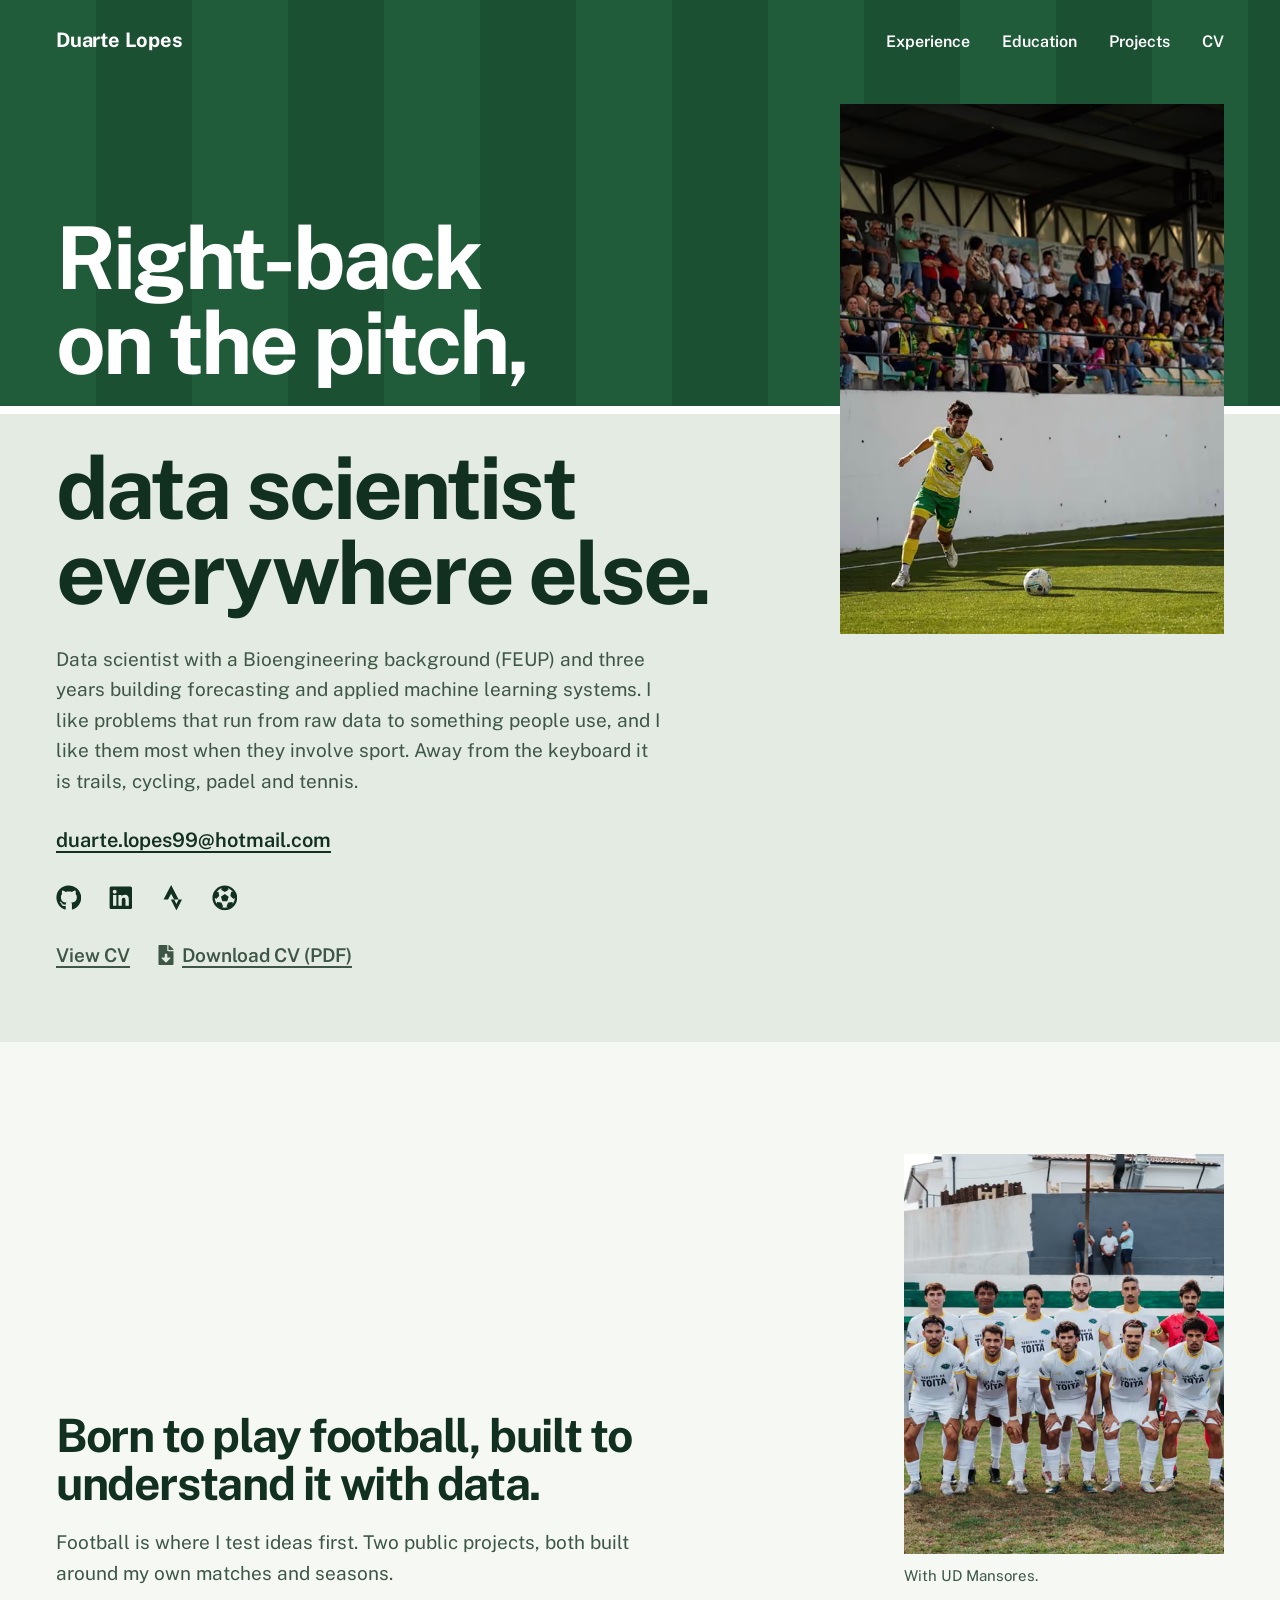
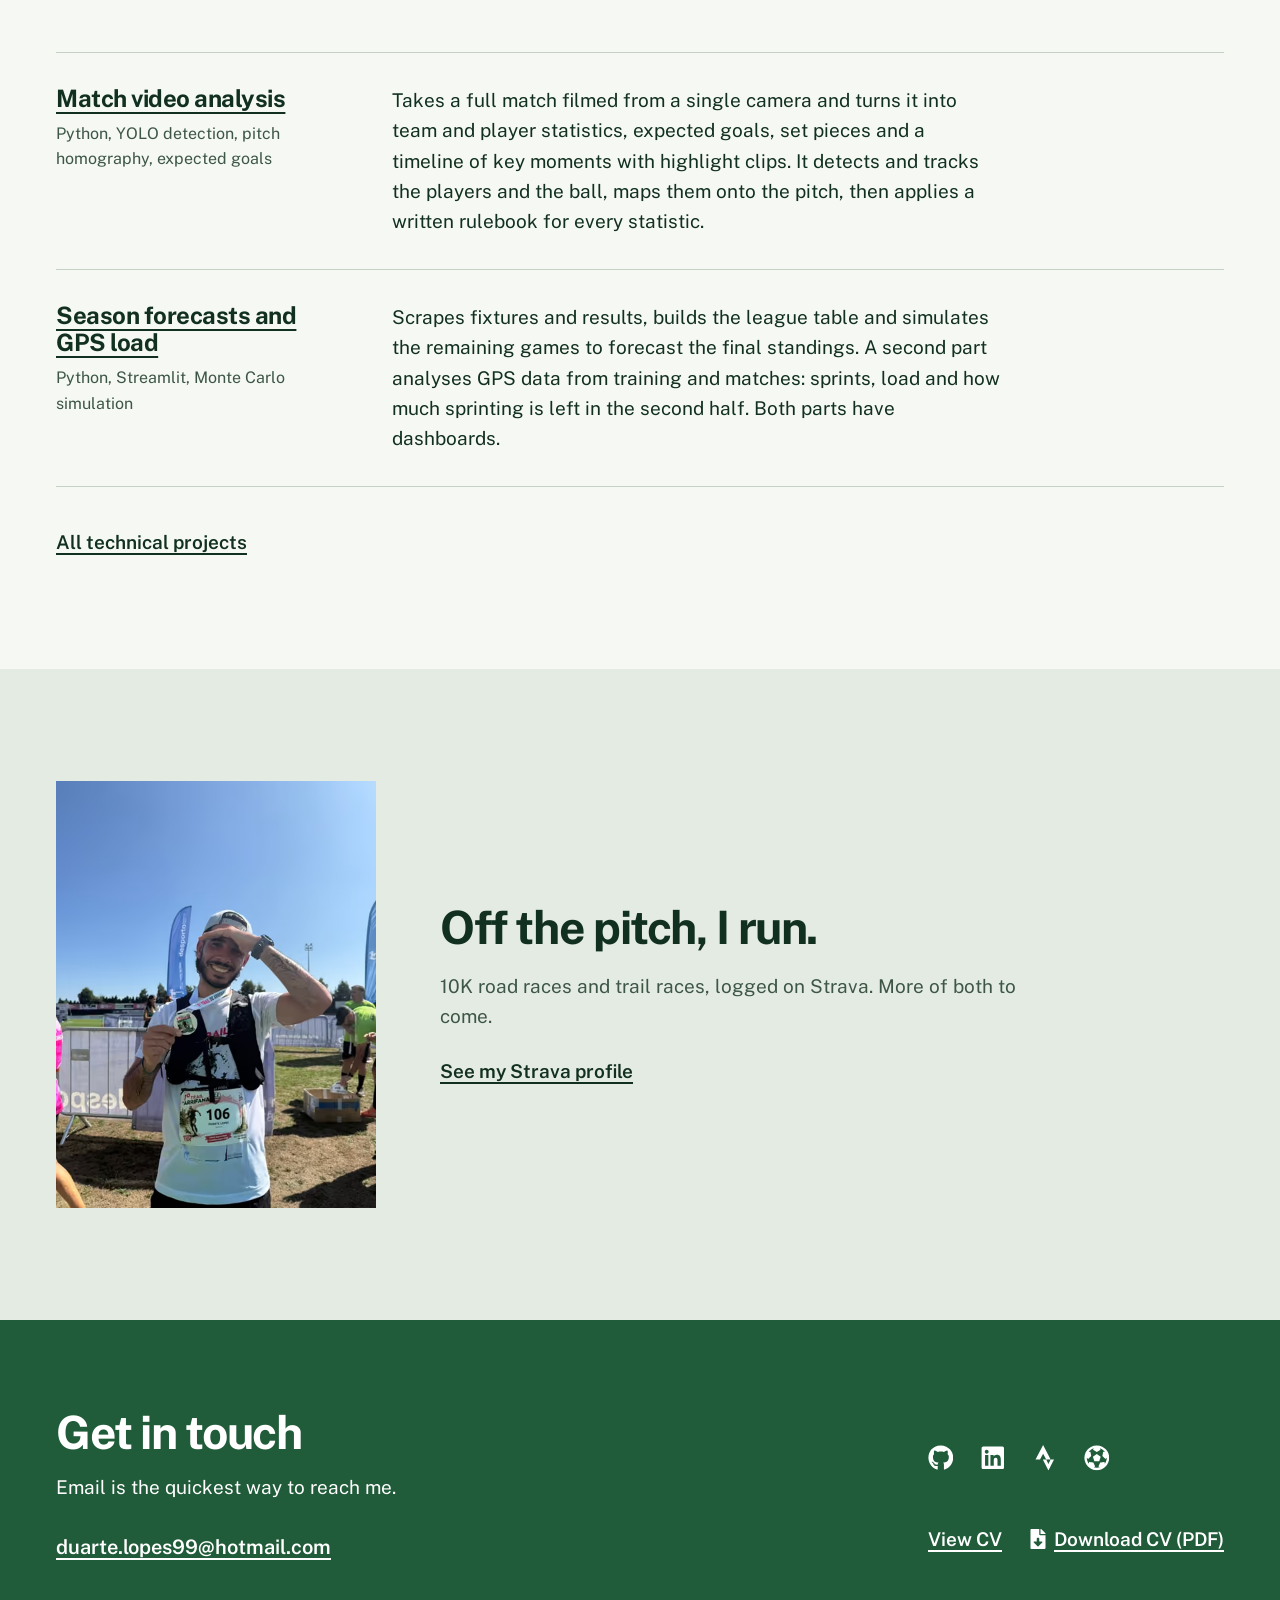
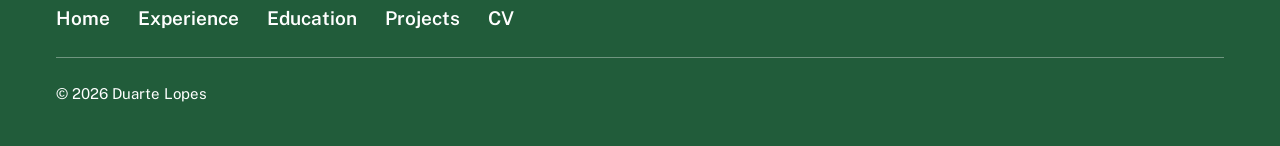
==== index.html @ 8da1f750 "Build first version of the personal site Static multi-page site for GitHub Pages: home, experience, " ====
<!DOCTYPE html>
<html lang="en">
<head>
  <meta charset="utf-8">
  <meta name="viewport" content="width=device-width, initial-scale=1">
  <title>Duarte Lopes, data scientist</title>
  <meta name="description" content="Duarte Lopes is a data scientist working on forecasting and applied machine learning, with a focus on sports analytics. Football match analysis, season forecasts and GPS load projects.">
  <meta name="theme-color" content="#1f5a38">
  <meta property="og:type" content="website">
  <meta property="og:title" content="Duarte Lopes, data scientist">
  <meta property="og:description" content="Right-back on the pitch, data scientist everywhere else. Forecasting, applied machine learning and sports analytics.">
  <meta property="og:url" content="https://duartelopes99.github.io/">
  <link rel="icon" href="assets/favicon.svg" type="image/svg+xml">
  <link rel="preload" href="assets/fonts/public-sans-latin-700-normal.woff2" as="font" type="font/woff2" crossorigin>
  <link rel="stylesheet" href="assets/css/styles.css">
  <script>document.documentElement.classList.add('js');</script>
</head>
<body>
  <a class="skip-link" href="#main">Skip to content</a>

  <header class="site-header">
    <div class="wrap site-header__bar">
      <a class="brand" href="index.html">Duarte Lopes</a>
      <button class="menu-toggle" type="button" aria-expanded="false" aria-controls="site-nav">Menu</button>
      <nav class="site-nav" id="site-nav" aria-label="Main">
        <ul class="site-nav__list">
          <li><a href="experience.html">Experience</a></li>
          <li><a href="education.html">Education</a></li>
          <li><a href="projects.html">Projects</a></li>
          <li><a href="cv.html">CV</a></li>
        </ul>
      </nav>
    </div>
  </header>

  <main id="main">
    <section class="hero" id="top" aria-labelledby="hero-title">
      <div class="hero__field" aria-hidden="true"></div>

      <h1 class="hero__title" id="hero-title">
        <span class="hero__on">Right-back on the pitch,</span>
        <span class="hero__off">data scientist everywhere else.</span>
      </h1>

      <div class="hero__intro">
        <p>Data scientist with a Bioengineering background (FEUP) and three years building forecasting and applied machine learning systems. I like problems that run from raw data to something people use, and I like them most when they involve sport. Away from the keyboard it is trails, cycling, padel and tennis.</p>
        <div class="contact">
          <a class="contact__email" href="mailto:duarte.lopes99@hotmail.com">duarte.lopes99@hotmail.com</a>
          <ul class="icon-links">
            <li><a class="icon-link" href="https://github.com/DuarteLopes99" title="GitHub"><svg aria-hidden="true" focusable="false"><use href="assets/icons.svg#i-github"/></svg><span class="visually-hidden">GitHub</span></a></li>
            <li><a class="icon-link" href="https://www.linkedin.com/in/duarte-lopes-/" title="LinkedIn"><svg aria-hidden="true" focusable="false"><use href="assets/icons.svg#i-linkedin"/></svg><span class="visually-hidden">LinkedIn</span></a></li>
            <li><a class="icon-link" href="https://www.strava.com/athletes/146340595" title="Strava"><svg aria-hidden="true" focusable="false"><use href="assets/icons.svg#i-strava"/></svg><span class="visually-hidden">Strava</span></a></li>
            <li><a class="icon-link" href="https://www.zerozero.pt/jogador/duarte-lopes/1058239" title="zerozero player profile"><svg aria-hidden="true" focusable="false"><use href="assets/icons.svg#i-zerozero"/></svg><span class="visually-hidden">zerozero player profile</span></a></li>
          </ul>
          <p class="cv-links">
            <a href="cv.html">View CV</a>
            <a href="assets/cv/Duarte_Lopes_CV.pdf" download><svg aria-hidden="true" focusable="false"><use href="assets/icons.svg#i-download"/></svg>Download CV (PDF)</a>
          </p>
        </div>
      </div>

      <figure class="hero__photo">
        <picture>
          <source type="image/avif" srcset="assets/img/hero-football-520.avif 520w, assets/img/hero-football-780.avif 780w, assets/img/hero-football-1037.avif 1037w" sizes="(min-width: 900px) 24rem, 22rem">
          <source type="image/webp" srcset="assets/img/hero-football-520.webp 520w, assets/img/hero-football-780.webp 780w, assets/img/hero-football-1037.webp 1037w" sizes="(min-width: 900px) 24rem, 22rem">
          <img src="assets/img/hero-football-780.jpg" srcset="assets/img/hero-football-520.jpg 520w, assets/img/hero-football-780.jpg 780w, assets/img/hero-football-1037.jpg 1037w" sizes="(min-width: 900px) 24rem, 22rem" width="1037" height="1431" fetchpriority="high" alt="Duarte Lopes in a yellow and green kit controlling the ball beside the touchline, with spectators in the stand behind him.">
        </picture>
      </figure>
    </section>

    <section class="section" id="sports" aria-labelledby="sports-title">
      <div class="wrap">
        <div class="with-figure">
          <div>
            <h2 class="section__title" id="sports-title">Born to play football, built to understand it with data.</h2>
            <p class="section__lead">Football is where I test ideas first. Two public projects, both built around my own matches and seasons.</p>
          </div>
          <figure class="captioned">
          <picture>
            <source type="image/avif" srcset="assets/img/team-mansores-480.avif 480w, assets/img/team-mansores-800.avif 800w" sizes="(min-width: 900px) 20rem, 100vw">
            <source type="image/webp" srcset="assets/img/team-mansores-480.webp 480w, assets/img/team-mansores-800.webp 800w" sizes="(min-width: 900px) 20rem, 100vw">
            <img src="assets/img/team-mansores-800.jpg" srcset="assets/img/team-mansores-480.jpg 480w, assets/img/team-mansores-800.jpg 800w" sizes="(min-width: 900px) 20rem, 100vw" width="800" height="1000" loading="lazy" alt="Starting eleven of UD Mansores in white kits posing for the team photo before a match, with Duarte Lopes in the front row.">
          </picture>
            <figcaption>With UD Mansores.</figcaption>
          </figure>
        </div>

        <ul class="entries">
          <li class="entry">
            <div class="entry__head">
              <h3 class="entry__name"><a href="https://github.com/DuarteLopes99/football_video_evaluation">Match video analysis</a></h3>
              <p class="entry__stack">Python, YOLO detection, pitch homography, expected goals</p>
            </div>
            <p class="entry__body">Takes a full match filmed from a single camera and turns it into team and player statistics, expected goals, set pieces and a timeline of key moments with highlight clips. It detects and tracks the players and the ball, maps them onto the pitch, then applies a written rulebook for every statistic.</p>
          </li>
          <li class="entry">
            <div class="entry__head">
              <h3 class="entry__name"><a href="https://github.com/DuarteLopes99/Football-Stats-Data">Season forecasts and GPS load</a></h3>
              <p class="entry__stack">Python, Streamlit, Monte Carlo simulation</p>
            </div>
            <p class="entry__body">Scrapes fixtures and results, builds the league table and simulates the remaining games to forecast the final standings. A second part analyses GPS data from training and matches: sprints, load and how much sprinting is left in the second half. Both parts have dashboards.</p>
          </li>
        </ul>
        <p class="more-link"><a class="text-link" href="projects.html">All technical projects</a></p>
      </div>
    </section>

    <section class="section section--tint" id="running" aria-labelledby="running-title">
      <div class="wrap running">
        <figure class="running__photo">
          <picture>
            <source type="image/avif" srcset="assets/img/trail-finish-480.avif 480w, assets/img/trail-finish-768.avif 768w" sizes="(min-width: 760px) 20rem, 18rem">
            <source type="image/webp" srcset="assets/img/trail-finish-480.webp 480w, assets/img/trail-finish-768.webp 768w" sizes="(min-width: 760px) 20rem, 18rem">
            <img src="assets/img/trail-finish-768.jpg" srcset="assets/img/trail-finish-480.jpg 480w, assets/img/trail-finish-768.jpg 768w" sizes="(min-width: 760px) 20rem, 18rem" width="768" height="1024" loading="lazy" alt="Duarte Lopes smiling at the finish of a trail race, holding up his finisher medal.">
          </picture>
        </figure>
        <div class="running__text">
          <h2 class="section__title" id="running-title">Off the pitch, I run.</h2>
          <p class="section__lead">10K road races and trail races, logged on Strava. More of both to come.</p>
          <p><a class="text-link" href="https://www.strava.com/athletes/146340595">See my Strava profile</a></p>
        </div>
      </div>
    </section>
  </main>

  <footer class="site-footer" id="contact">
    <div class="wrap site-footer__grid">
      <div>
        <h2 class="site-footer__title">Get in touch</h2>
        <p class="site-footer__lead">Email is the quickest way to reach me.</p>
        <p class="contact"><a class="contact__email" href="mailto:duarte.lopes99@hotmail.com">duarte.lopes99@hotmail.com</a></p>
      </div>
      <div class="contact">
        <ul class="icon-links">
          <li><a class="icon-link" href="https://github.com/DuarteLopes99" title="GitHub"><svg aria-hidden="true" focusable="false"><use href="assets/icons.svg#i-github"/></svg><span class="visually-hidden">GitHub</span></a></li>
          <li><a class="icon-link" href="https://www.linkedin.com/in/duarte-lopes-/" title="LinkedIn"><svg aria-hidden="true" focusable="false"><use href="assets/icons.svg#i-linkedin"/></svg><span class="visually-hidden">LinkedIn</span></a></li>
          <li><a class="icon-link" href="https://www.strava.com/athletes/146340595" title="Strava"><svg aria-hidden="true" focusable="false"><use href="assets/icons.svg#i-strava"/></svg><span class="visually-hidden">Strava</span></a></li>
          <li><a class="icon-link" href="https://www.zerozero.pt/jogador/duarte-lopes/1058239" title="zerozero player profile"><svg aria-hidden="true" focusable="false"><use href="assets/icons.svg#i-zerozero"/></svg><span class="visually-hidden">zerozero player profile</span></a></li>
        </ul>
        <p class="cv-links">
          <a href="cv.html">View CV</a>
          <a href="assets/cv/Duarte_Lopes_CV.pdf" download><svg aria-hidden="true" focusable="false"><use href="assets/icons.svg#i-download"/></svg>Download CV (PDF)</a>
        </p>
      </div>
      <nav class="site-footer__nav" aria-label="Footer">
        <ul>
          <li><a href="index.html">Home</a></li>
          <li><a href="experience.html">Experience</a></li>
          <li><a href="education.html">Education</a></li>
          <li><a href="projects.html">Projects</a></li>
          <li><a href="cv.html">CV</a></li>
        </ul>
      </nav>
      <p class="site-footer__legal">© 2026 Duarte Lopes</p>
    </div>
  </footer>

  <script src="assets/js/main.js" defer></script>
</body>
</html>
---- assets/css/styles.css ----
/* =========================================================
   Duarte Lopes, personal site
   Concept: the page is split by a football touchline.
   Above the line is the pitch, below it is everywhere else.
   Sections: 1 tokens, 2 base, 3 layout helpers, 4 header,
   5 hero, 6 content sections, 7 footer, 8 motion
   ========================================================= */

/* 1. Tokens ------------------------------------------------ */
@font-face {
  font-family: "Public Sans";
  src: url("../fonts/public-sans-latin-400-normal.woff2") format("woff2");
  font-weight: 400;
  font-style: normal;
  font-display: swap;
}
@font-face {
  font-family: "Public Sans";
  src: url("../fonts/public-sans-latin-600-normal.woff2") format("woff2");
  font-weight: 600;
  font-style: normal;
  font-display: swap;
}
@font-face {
  font-family: "Public Sans";
  src: url("../fonts/public-sans-latin-700-normal.woff2") format("woff2");
  font-weight: 700;
  font-style: normal;
  font-display: swap;
}

:root {
  --pitch: #215c3a;
  --pitch-alt: #1c5033;
  --line: #ffffff;
  --ground: #e4ebe2;
  --paper: #f5f8f3;
  --ink: #12301f;
  --ink-soft: #3d5646;
  --rule: #c5d2c3;
  --kit: #f2c230;

  --font: "Public Sans", system-ui, -apple-system, "Segoe UI", Roboto, sans-serif;

  --gutter: clamp(1.25rem, 4vw, 3rem);
  --wrap: 73rem;
  --measure: 38rem;

  --text-body: 1.1875rem;
  --text-hero: clamp(2.5rem, 1.1rem + 5.4vw, 5.75rem);
  --text-h2: clamp(1.75rem, 1rem + 2.4vw, 2.875rem);
}

/* 2. Base -------------------------------------------------- */
*,
*::before,
*::after { box-sizing: border-box; }

html {
  -webkit-text-size-adjust: 100%;
  scroll-behavior: smooth;
}

body {
  margin: 0;
  background: var(--paper);
  color: var(--ink);
  font-family: var(--font);
  font-size: var(--text-body);
  line-height: 1.6;
  text-rendering: optimizeLegibility;
}

h1, h2, h3, p, ul, figure { margin: 0; }
ul { padding: 0; list-style: none; }
img { display: block; max-width: 100%; height: auto; }

a { color: inherit; }

:focus-visible {
  outline: 3px solid var(--ink);
  outline-offset: 3px;
  border-radius: 2px;
}

.skip-link {
  position: absolute;
  left: 1rem;
  top: -4rem;
  z-index: 20;
  padding: 0.6rem 1rem;
  background: var(--kit);
  color: var(--ink);
  font-weight: 600;
  text-decoration: none;
}
.skip-link:focus { top: 1rem; }

/* 3. Layout helpers --------------------------------------- */
.wrap {
  width: min(100% - 2 * var(--gutter), var(--wrap));
  margin-inline: auto;
}

.text-link {
  font-weight: 600;
  text-decoration-thickness: 0.12em;
  text-underline-offset: 0.2em;
}
.text-link:hover { background: var(--kit); text-decoration-color: transparent; }

/* 4. Header ----------------------------------------------- */
.site-header {
  position: absolute;
  inset: 0 0 auto 0;
  z-index: 10;
  color: var(--line);
}
.site-header :focus-visible { outline-color: var(--kit); }

.site-header__bar {
  display: flex;
  align-items: center;
  justify-content: space-between;
  gap: 1.5rem;
  padding-block: 1.5rem;
}

.brand {
  font-size: 1.25rem;
  font-weight: 700;
  letter-spacing: -0.01em;
  text-decoration: none;
}

.site-nav__list {
  display: flex;
  gap: 2rem;
}
.site-nav__list a {
  font-size: 1rem;
  font-weight: 600;
  text-decoration: none;
  padding-block: 0.25rem;
  border-bottom: 2px solid transparent;
}
.site-nav__list a:hover { border-bottom-color: var(--kit); }

.menu-toggle {
  display: none;
  padding: 0.5rem 0.9rem;
  border: 2px solid var(--line);
  border-radius: 0;
  background: transparent;
  color: var(--line);
  font: inherit;
  font-size: 0.9375rem;
  font-weight: 600;
  cursor: pointer;
}
.menu-toggle:hover { background: var(--kit); border-color: var(--kit); color: var(--ink); }

@media (max-width: 640px) {
  .js .menu-toggle { display: inline-block; }
  .js .site-nav {
    display: none;
    position: absolute;
    top: 100%;
    left: 0;
    right: 0;
    padding: 0.5rem var(--gutter) 1.25rem;
    background: var(--pitch-alt);
  }
  .js .site-nav.is-open { display: block; }
  .js .site-nav__list { flex-direction: column; gap: 0.25rem; }
  .js .site-nav__list a { display: block; padding-block: 0.6rem; font-size: 1.125rem; }
}

/* 5. Hero -------------------------------------------------- */
.hero {
  display: grid;
  grid-template-columns:
    minmax(var(--gutter), 1fr)
    minmax(0, 46rem)
    minmax(1.5rem, 3rem)
    minmax(14rem, 24rem)
    minmax(var(--gutter), 1fr);
  grid-template-rows: minmax(min(46svh, 26rem), auto) auto auto;
  background: var(--ground);
}

/* The grass. Mowing stripes, with the touchline along its lower edge. */
.hero__field {
  grid-area: 1 / 1 / 2 / -1;
  position: relative;
  z-index: 0;
  background: repeating-linear-gradient(
    90deg,
    var(--pitch) 0 6rem,
    var(--pitch-alt) 6rem 12rem
  );
}
.hero__field::after {
  content: "";
  position: absolute;
  inset: auto 0 0 0;
  height: 0.5rem;
  background: var(--line);
  transform-origin: left center;
}

/* The headline is split by the touchline. display: contents lets
   the two halves sit in different rows while staying one heading. */
.hero__title {
  display: contents;
  font-size: var(--text-hero);
  font-weight: 700;
  line-height: 0.98;
  letter-spacing: -0.035em;
}
/* Everything that sits on the grass must stack above the field layer. */
.hero__on,
.hero__off,
.hero__intro,
.hero__photo {
  position: relative;
  z-index: 1;
}
.hero__on,
.hero__off {
  font-size: var(--text-hero);
  font-weight: 700;
  line-height: 0.98;
  letter-spacing: -0.035em;
  text-wrap: balance;
}
.hero__on {
  grid-area: 1 / 2 / 2 / 3;
  align-self: end;
  padding-block: 7rem 1.75rem;
  color: var(--line);
}
.hero__off {
  grid-area: 2 / 2 / 3 / 3;
  padding-top: 2rem;
  color: var(--ink);
}

.hero__intro {
  grid-area: 3 / 2 / 4 / 3;
  padding-block: 1.75rem 4.5rem;
}
.hero__intro p {
  max-width: var(--measure);
  color: var(--ink-soft);
}

.hero__photo {
  grid-area: 1 / 4 / 4 / 5;
  align-self: start;
  margin-top: 6.5rem;
  margin-bottom: 4.5rem;
  background: var(--pitch-alt);
}
.hero__photo img { width: 100%; }

@media (max-width: 899px) {
  .hero {
    grid-template-columns: var(--gutter) minmax(0, 1fr) var(--gutter);
    grid-template-rows: minmax(min(40svh, 22rem), auto) auto auto auto;
  }
  .hero__on { grid-column: 2; }
  .hero__off { grid-column: 2; }
  .hero__intro { grid-column: 2; padding-bottom: 2rem; }
  .hero__photo {
    grid-area: 4 / 2 / 5 / 3;
    width: min(100%, 22rem);
    margin: 0 0 3.5rem;
  }
}

/* 6. Content sections ------------------------------------- */
.section { padding-block: clamp(4rem, 9vw, 7rem); }
.section--tint { background: var(--ground); }

.section__title {
  max-width: 24ch;
  font-size: var(--text-h2);
  font-weight: 700;
  line-height: 1.05;
  letter-spacing: -0.03em;
}
.section__lead {
  max-width: var(--measure);
  margin-top: 1.25rem;
  color: var(--ink-soft);
}

.entries { margin-top: clamp(2.5rem, 6vw, 4rem); }
.entry {
  display: grid;
  gap: 1rem 3rem;
  padding-block: 2rem;
  border-top: 1px solid var(--rule);
}
.entry:last-child { border-bottom: 1px solid var(--rule); }
@media (min-width: 800px) {
  .entry { grid-template-columns: minmax(0, 18rem) minmax(0, 1fr); }
}
.entry__name {
  font-size: 1.5rem;
  font-weight: 700;
  line-height: 1.15;
  letter-spacing: -0.02em;
}
.entry__name a {
  text-decoration-thickness: 0.1em;
  text-underline-offset: 0.2em;
}
.entry__name a:hover { background: var(--kit); text-decoration-color: transparent; }
.entry__stack {
  margin-top: 0.5rem;
  font-size: 1rem;
  color: var(--ink-soft);
}
.entry__body { max-width: var(--measure); }

.running {
  display: grid;
  gap: 2.5rem 4rem;
  align-items: center;
}
@media (min-width: 760px) {
  .running { grid-template-columns: minmax(0, 20rem) minmax(0, 1fr); }
}
.running__photo { width: min(100%, 20rem); }
.running__text .section__lead { margin-bottom: 1.5rem; }

/* 7. Footer ------------------------------------------------ */
.site-footer {
  padding-block: clamp(3.5rem, 8vw, 5.5rem) 2.5rem;
  background: var(--pitch);
  color: var(--line);
}
.site-footer :focus-visible { outline-color: var(--kit); }
.site-footer__grid {
  display: grid;
  gap: 2.5rem 4rem;
}
@media (min-width: 760px) {
  .site-footer__grid { grid-template-columns: minmax(0, 1fr) auto; }
  .site-footer__legal { grid-column: 1 / -1; }
}
.site-footer__title {
  font-size: var(--text-h2);
  font-weight: 700;
  line-height: 1.05;
  letter-spacing: -0.03em;
}
.site-footer__lead { margin-top: 1rem; max-width: 28rem; }
.site-footer__links {
  display: grid;
  gap: 0.5rem;
  font-size: 1.375rem;
  font-weight: 600;
}
.site-footer__links a {
  text-decoration-thickness: 0.1em;
  text-underline-offset: 0.2em;
}
.site-footer__links a:hover { background: var(--kit); color: var(--ink); text-decoration-color: transparent; }
.site-footer__legal {
  padding-top: 1.5rem;
  border-top: 1px solid rgba(255, 255, 255, 0.35);
  font-size: 0.9375rem;
}

/* 7b. Contact: email, profile icons, CV links --------------- */
.contact {
  display: grid;
  gap: 1.25rem;
  margin-top: 1.75rem;
}
.contact__email {
  font-size: 1.25rem;
  font-weight: 600;
  overflow-wrap: anywhere;
  text-decoration-thickness: 0.1em;
  text-underline-offset: 0.2em;
}
.contact__email:hover { background: var(--kit); color: var(--ink); text-decoration-color: transparent; }

.icon-links {
  display: flex;
  flex-wrap: wrap;
  gap: 0.5rem;
  margin-left: -0.6rem;
}
.icon-link {
  display: inline-grid;
  place-items: center;
  width: 2.75rem;
  height: 2.75rem;
  color: inherit;
}
.icon-link svg { width: 1.6rem; height: 1.6rem; }
.icon-link:hover { background: var(--kit); color: var(--ink); }

.cv-links {
  display: flex;
  flex-wrap: wrap;
  gap: 0.5rem 1.75rem;
  font-weight: 600;
}
.cv-links a {
  display: inline-flex;
  align-items: center;
  gap: 0.5rem;
  text-decoration-thickness: 0.12em;
  text-underline-offset: 0.2em;
}
.cv-links svg { width: 1rem; height: 1.25rem; flex: none; }
.cv-links a:hover { background: var(--kit); color: var(--ink); text-decoration-color: transparent; }

.visually-hidden {
  position: absolute !important;
  width: 1px;
  height: 1px;
  overflow: hidden;
  clip: rect(0 0 0 0);
  white-space: nowrap;
}

/* Current page in the nav */
.site-nav__list a[aria-current="page"] { border-bottom-color: var(--line); }

/* 9. Inner page head: same pitch, shorter --------------------- */
.page-head {
  display: grid;
  grid-template-columns: var(--gutter) minmax(0, var(--wrap)) var(--gutter);
  justify-content: center;
  grid-template-rows: auto auto;
  background: var(--ground);
}
@media (min-width: 900px) {
  .page-head { grid-template-columns: minmax(var(--gutter), 1fr) minmax(0, var(--wrap)) minmax(var(--gutter), 1fr); }
}
.page-head .hero__field { grid-area: 1 / 1 / 2 / -1; }
.page-head__title {
  grid-area: 1 / 2 / 2 / 3;
  position: relative;
  z-index: 1;
  align-self: end;
  padding-block: clamp(7rem, 16vw, 10rem) 1.5rem;
  color: var(--line);
  font-size: clamp(2.5rem, 1.5rem + 4vw, 4.75rem);
  font-weight: 700;
  line-height: 1;
  letter-spacing: -0.035em;
}
.page-head__lead {
  grid-area: 2 / 2 / 3 / 3;
  max-width: var(--measure);
  padding-block: 2rem clamp(2.5rem, 6vw, 4rem);
  color: var(--ink-soft);
}

.section--first { padding-top: clamp(3rem, 7vw, 5rem); }
.section__subtitle {
  font-size: clamp(1.5rem, 1.1rem + 1.4vw, 2.125rem);
  font-weight: 700;
  line-height: 1.1;
  letter-spacing: -0.025em;
}
.section + .section { padding-top: 0; }
.section--tint + .section,
.section + .section--tint { padding-top: clamp(4rem, 9vw, 7rem); }

/* 10. Timeline ------------------------------------------------ */
/* A sequence, so it gets a line: the touchline turned sideways. */
.timeline {
  position: relative;
  margin-top: clamp(2rem, 5vw, 3rem);
}
.tl {
  position: relative;
  display: grid;
  gap: 0.75rem 3rem;
  padding: 0 0 3rem 2rem;
}
.tl:last-child { padding-bottom: 0.5rem; }
.tl::before {
  content: "";
  position: absolute;
  left: 0.3rem;
  top: 0.55rem;
  bottom: -0.55rem;
  width: 3px;
  background: var(--pitch);
}
.tl:last-child::before { bottom: 0; }
.tl::after {
  content: "";
  position: absolute;
  left: 0;
  top: 0.35rem;
  width: 0.9rem;
  height: 0.9rem;
  border-radius: 50%;
  background: var(--kit);
  box-shadow: 0 0 0 3px var(--pitch);
}
@media (min-width: 800px) {
  .tl {
    grid-template-columns: 11rem minmax(0, 1fr);
    padding-left: 0;
  }
  .tl::before { left: calc(11rem + 1.5rem - 1.5px); }
  .tl::after { left: calc(11rem + 1.5rem - 0.45rem); }
  .tl__body { padding-left: 1.5rem; }
}
.tl__when {
  font-size: 1rem;
  font-weight: 600;
  font-variant-numeric: tabular-nums;
  line-height: 1.4;
}
.tl__when time { white-space: nowrap; }
.tl__dur {
  display: block;
  font-weight: 400;
  color: var(--ink-soft);
}
.tl__role {
  font-size: 1.5rem;
  font-weight: 700;
  line-height: 1.15;
  letter-spacing: -0.02em;
}
.tl__org {
  margin-top: 0.35rem;
  color: var(--ink-soft);
}
.tl__body > p:not(.tl__org),
.tl__points { max-width: var(--measure); margin-top: 1rem; }
.tl__points {
  padding-left: 1.1rem;
  list-style: disc;
}
.tl__points li + li { margin-top: 0.4rem; }
.tl__stack {
  font-size: 1rem;
  color: var(--ink-soft);
}

/* Simple reference list: publication, certificates */
.refs { margin-top: clamp(1.5rem, 4vw, 2.5rem); }
.ref {
  padding-block: 1.5rem;
  border-top: 1px solid var(--rule);
}
.ref:last-child { border-bottom: 1px solid var(--rule); }
.ref__title {
  max-width: 42rem;
  font-size: 1.25rem;
  font-weight: 700;
  line-height: 1.25;
  letter-spacing: -0.015em;
}
.ref__meta { margin-top: 0.4rem; color: var(--ink-soft); }
.ref__body { max-width: var(--measure); margin-top: 0.75rem; }
.ref .text-link { display: inline-block; margin-top: 0.75rem; }

.more-link { margin-top: 2.5rem; }

/* 11. CV page --------------------------------------------- */
.cv {
  max-width: 50rem;
}
.cv__name {
  font-size: 2.25rem;
  font-weight: 700;
  line-height: 1.05;
  letter-spacing: -0.03em;
}
.cv__role { margin-top: 0.25rem; font-size: 1.25rem; color: var(--ink-soft); }
.cv__contacts {
  display: flex;
  flex-wrap: wrap;
  gap: 0.25rem 1.5rem;
  margin-top: 1rem;
  font-size: 1rem;
}
.cv__contacts a { text-underline-offset: 0.2em; }
.cv h2 {
  margin-top: 2.5rem;
  padding-bottom: 0.4rem;
  border-bottom: 2px solid var(--pitch);
  font-size: 1.25rem;
  font-weight: 700;
  letter-spacing: -0.01em;
}
.cv__item { margin-top: 1.25rem; }
.cv__item-head {
  display: flex;
  flex-wrap: wrap;
  justify-content: space-between;
  gap: 0 1rem;
}
.cv__item h3 { font-size: 1.0625rem; font-weight: 700; }
.cv__date { font-size: 1rem; font-variant-numeric: tabular-nums; color: var(--ink-soft); }
.cv__org { font-size: 1rem; color: var(--ink-soft); }
.cv__item ul { margin-top: 0.4rem; padding-left: 1.1rem; list-style: disc; font-size: 1rem; }
.cv__item p:not(.cv__org) { margin-top: 0.4rem; font-size: 1rem; }
.cv__grid { display: grid; gap: 0.4rem; margin-top: 1rem; font-size: 1rem; }
@media (min-width: 700px) {
  .cv__grid > div { display: grid; grid-template-columns: 11rem minmax(0, 1fr); gap: 1rem; }
}
.cv__grid dt { font-weight: 700; }
.cv__grid dd { margin: 0; }

/* 12. Print (used for the CV PDF) -------------------------- */
@page { size: A4; margin: 14mm 15mm; }
@media print {
  .site-header,
  .site-footer,
  .page-head,
  .skip-link,
  .no-print { display: none !important; }
  body { background: #fff; font-size: 10pt; line-height: 1.45; }
  .section, .section--first { padding: 0; }
  .wrap { width: 100%; }
  .cv { max-width: none; }
  .cv__name { font-size: 22pt; }
  .cv__role { font-size: 12pt; }
  .cv__contacts, .cv__item ul, .cv__item p:not(.cv__org), .cv__grid, .cv__date, .cv__org { font-size: 9.5pt; }
  .cv h2 { margin-top: 14pt; font-size: 12pt; break-after: avoid; }
  .cv__item { margin-top: 8pt; break-inside: avoid; }
  .cv__item h3 { font-size: 10.5pt; }
  .cv__grid > div { grid-template-columns: 34mm minmax(0, 1fr); }
  a { color: inherit; }
}

/* 8. Motion ------------------------------------------------ */
/* One moment: the touchline is drawn, then the second half of the
   headline and the intro appear. Everything is visible without it. */
@keyframes draw-line {
  from { transform: scaleX(0); }
}
@keyframes appear {
  from { opacity: 0; }
}

@media (prefers-reduced-motion: no-preference) {
  .hero .hero__field::after { animation: draw-line 0.9s cubic-bezier(0.2, 0.7, 0.2, 1) both; }
  .hero__off { animation: appear 0.5s ease-out 0.75s both; }
  .hero__intro { animation: appear 0.5s ease-out 1s both; }
}

@media (prefers-reduced-motion: reduce) {
  html { scroll-behavior: auto; }
}

/* 13. Additions after the Maria Loureiro review --------------- */
/* Section heading with a captioned photo beside it */
.with-figure { display: grid; gap: 2rem 4rem; align-items: end; }
@media (min-width: 900px) {
  .with-figure { grid-template-columns: minmax(0, 1fr) 20rem; }
}
.captioned { max-width: 22rem; }
.captioned figcaption,
.aside-figure figcaption {
  margin-top: 0.6rem;
  font-size: 0.9375rem;
  color: var(--ink-soft);
}

/* Timeline with a photo in the margin on wide screens */
.with-aside { display: grid; gap: 3rem 4rem; }
@media (min-width: 1100px) {
  .with-aside { grid-template-columns: minmax(0, 1fr) 18rem; align-items: start; }
  .aside-figure { position: sticky; top: 2rem; margin-top: clamp(2rem, 5vw, 3rem); }
}
.aside-figure { max-width: 20rem; }

/* On this page: plain anchor links under an inner page's lead */
.page-toc {
  grid-area: 3 / 2 / 4 / 3;
  padding-bottom: clamp(2.5rem, 6vw, 4rem);
}
.page-head__lead:has(+ .page-toc) { padding-bottom: 1.25rem; }
.page-toc ul { display: flex; flex-wrap: wrap; gap: 0.5rem 1.75rem; }
.page-toc a {
  font-weight: 600;
  text-decoration-thickness: 0.12em;
  text-underline-offset: 0.2em;
}
.page-toc a:hover { background: var(--kit); text-decoration-color: transparent; }
.page-head { grid-template-rows: auto auto auto; }

/* Footer nav, so long pages end with a way onward */
.site-footer__nav { grid-column: 1 / -1; }
.site-footer__nav ul { display: flex; flex-wrap: wrap; gap: 0.5rem 1.75rem; font-weight: 600; }
.site-footer__nav a { text-decoration: none; border-bottom: 2px solid transparent; }
.site-footer__nav a:hover { border-bottom-color: var(--kit); }
.site-footer__legal { margin-top: -1rem; }
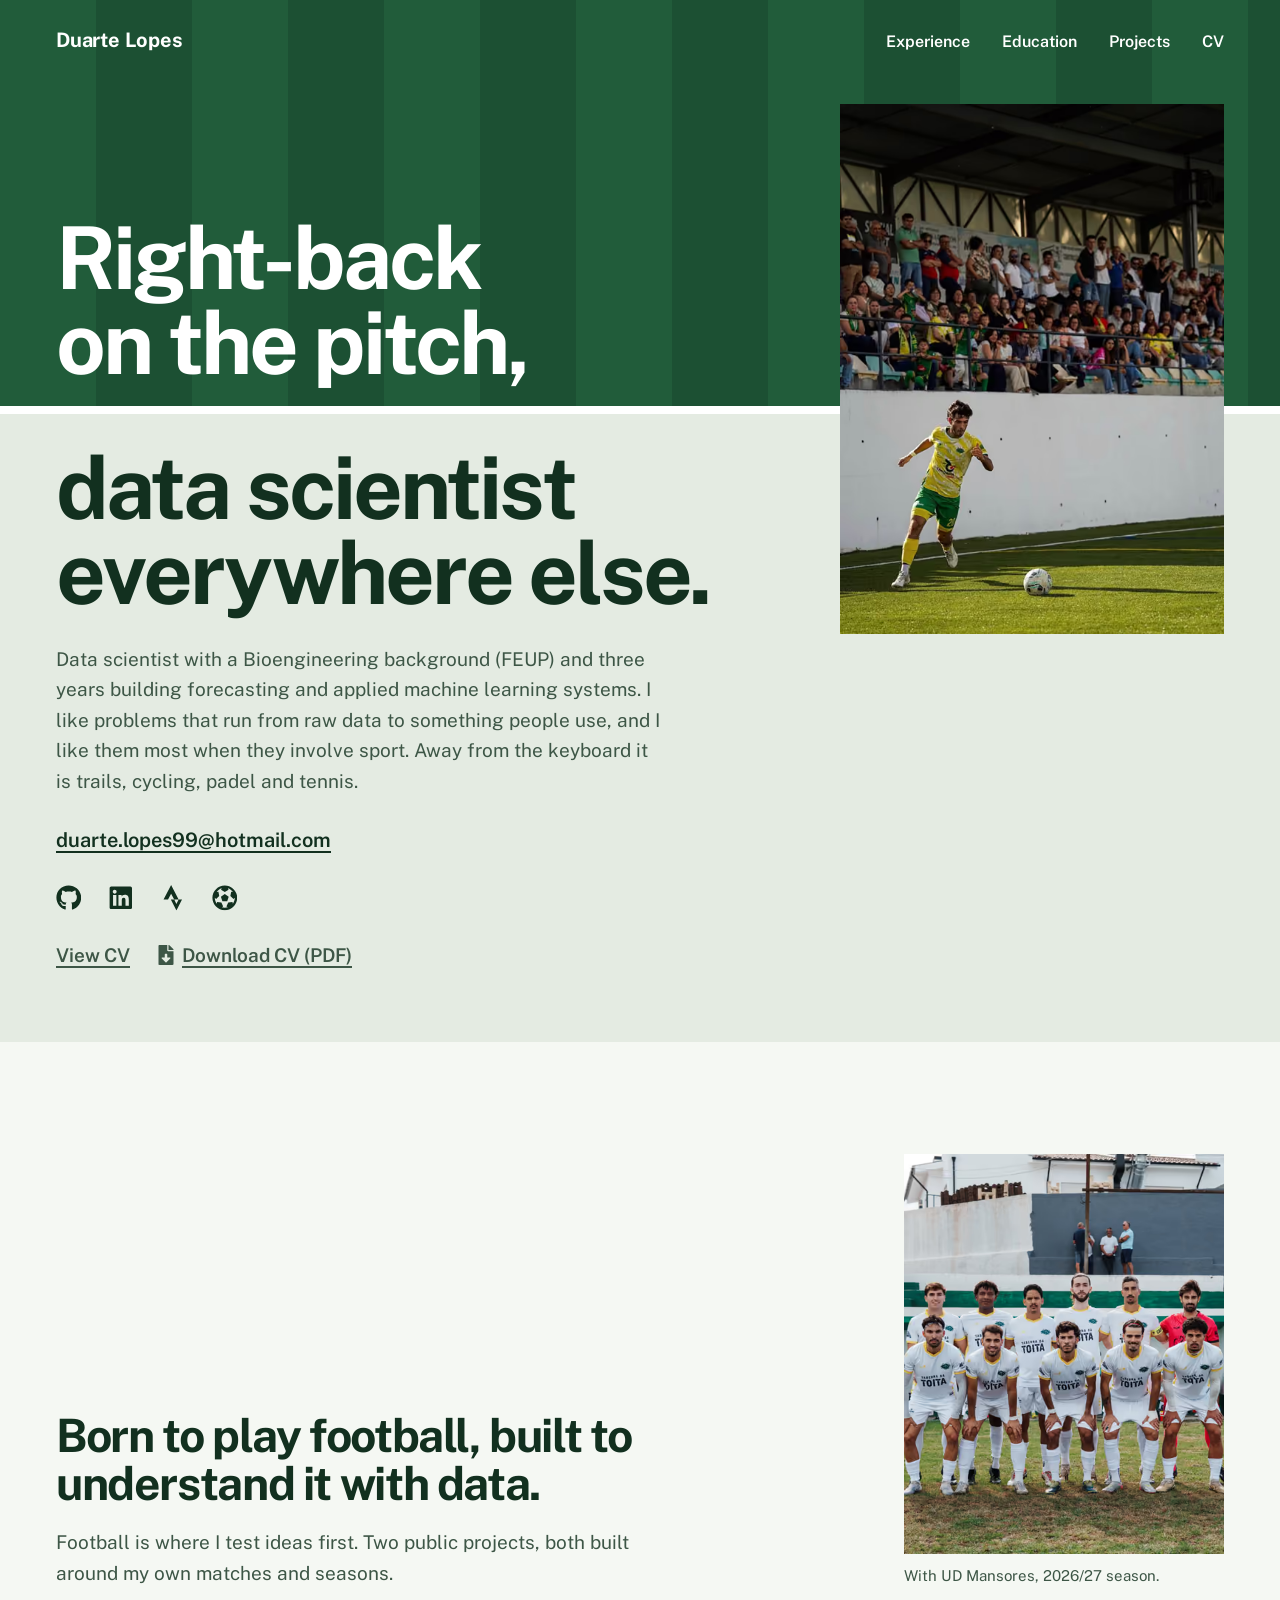
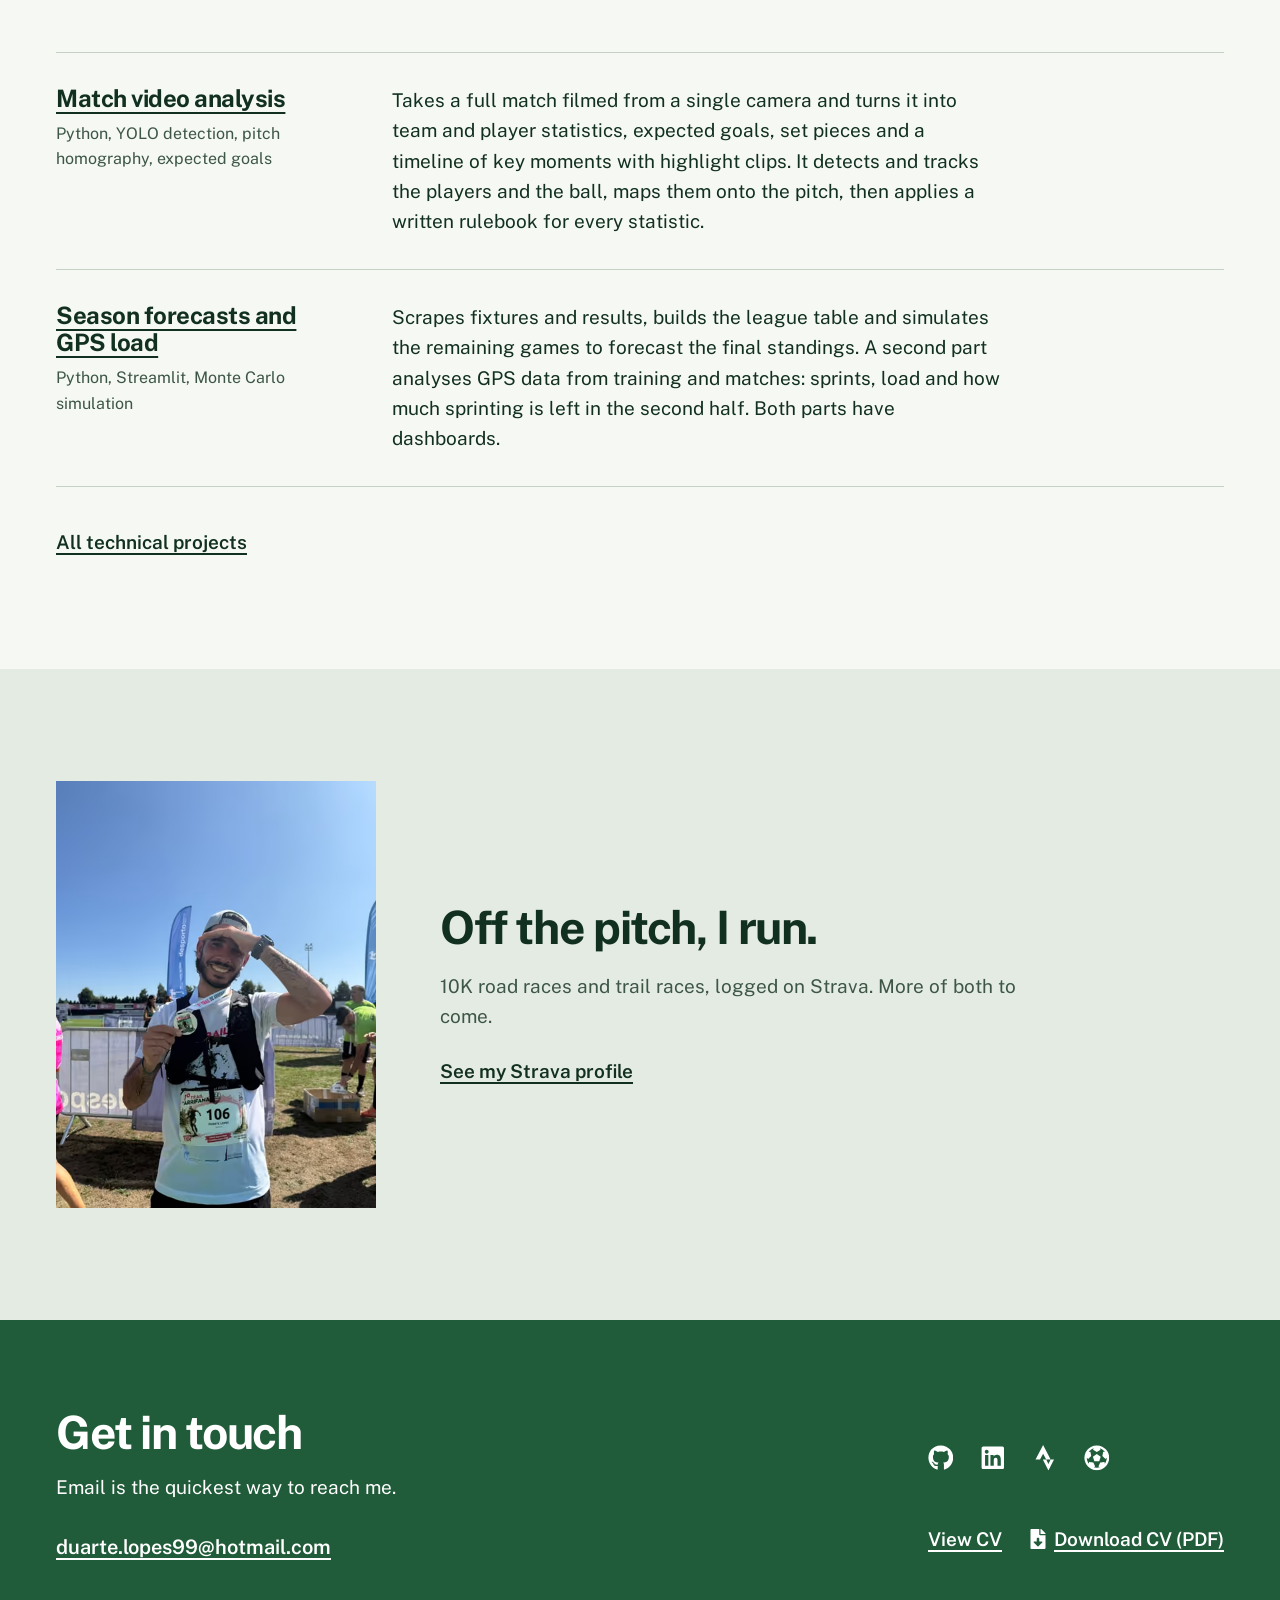
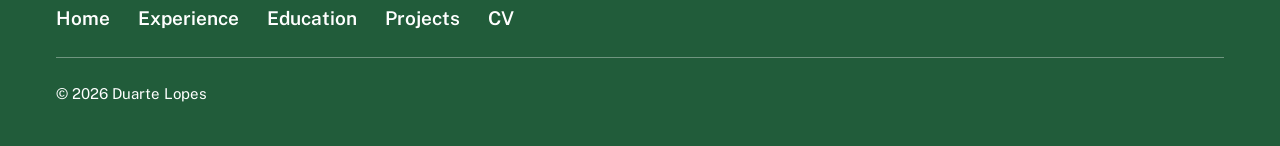
==== commit 1995e53d: "Set team photo season and skip Jekyll processing The team photo caption now names the 2026/27 season" ====
--- a/index.html
+++ b/index.html
@@ -81,7 +81,7 @@
             <source type="image/webp" srcset="assets/img/team-mansores-480.webp 480w, assets/img/team-mansores-800.webp 800w" sizes="(min-width: 900px) 20rem, 100vw">
             <img src="assets/img/team-mansores-800.jpg" srcset="assets/img/team-mansores-480.jpg 480w, assets/img/team-mansores-800.jpg 800w" sizes="(min-width: 900px) 20rem, 100vw" width="800" height="1000" loading="lazy" alt="Starting eleven of UD Mansores in white kits posing for the team photo before a match, with Duarte Lopes in the front row.">
           </picture>
-            <figcaption>With UD Mansores.</figcaption>
+            <figcaption>With UD Mansores, 2026/27 season.</figcaption>
           </figure>
         </div>
 
